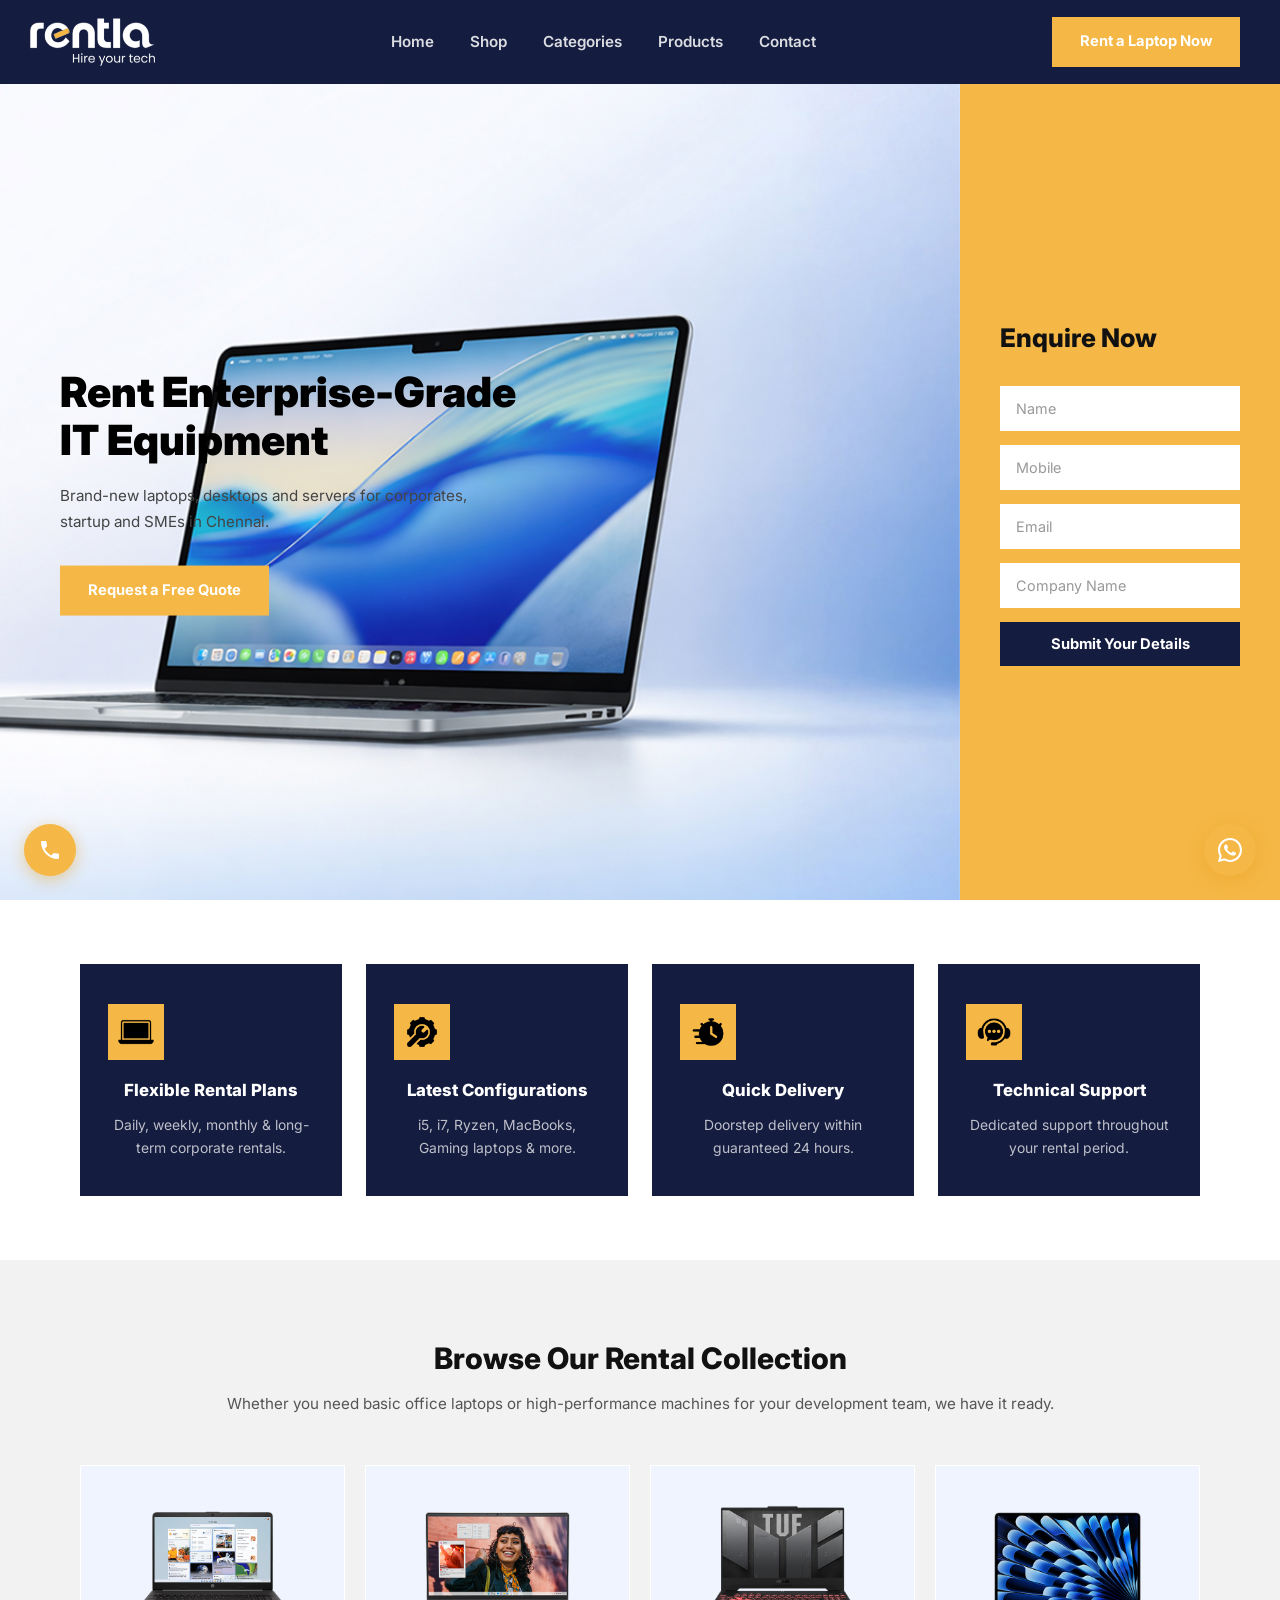
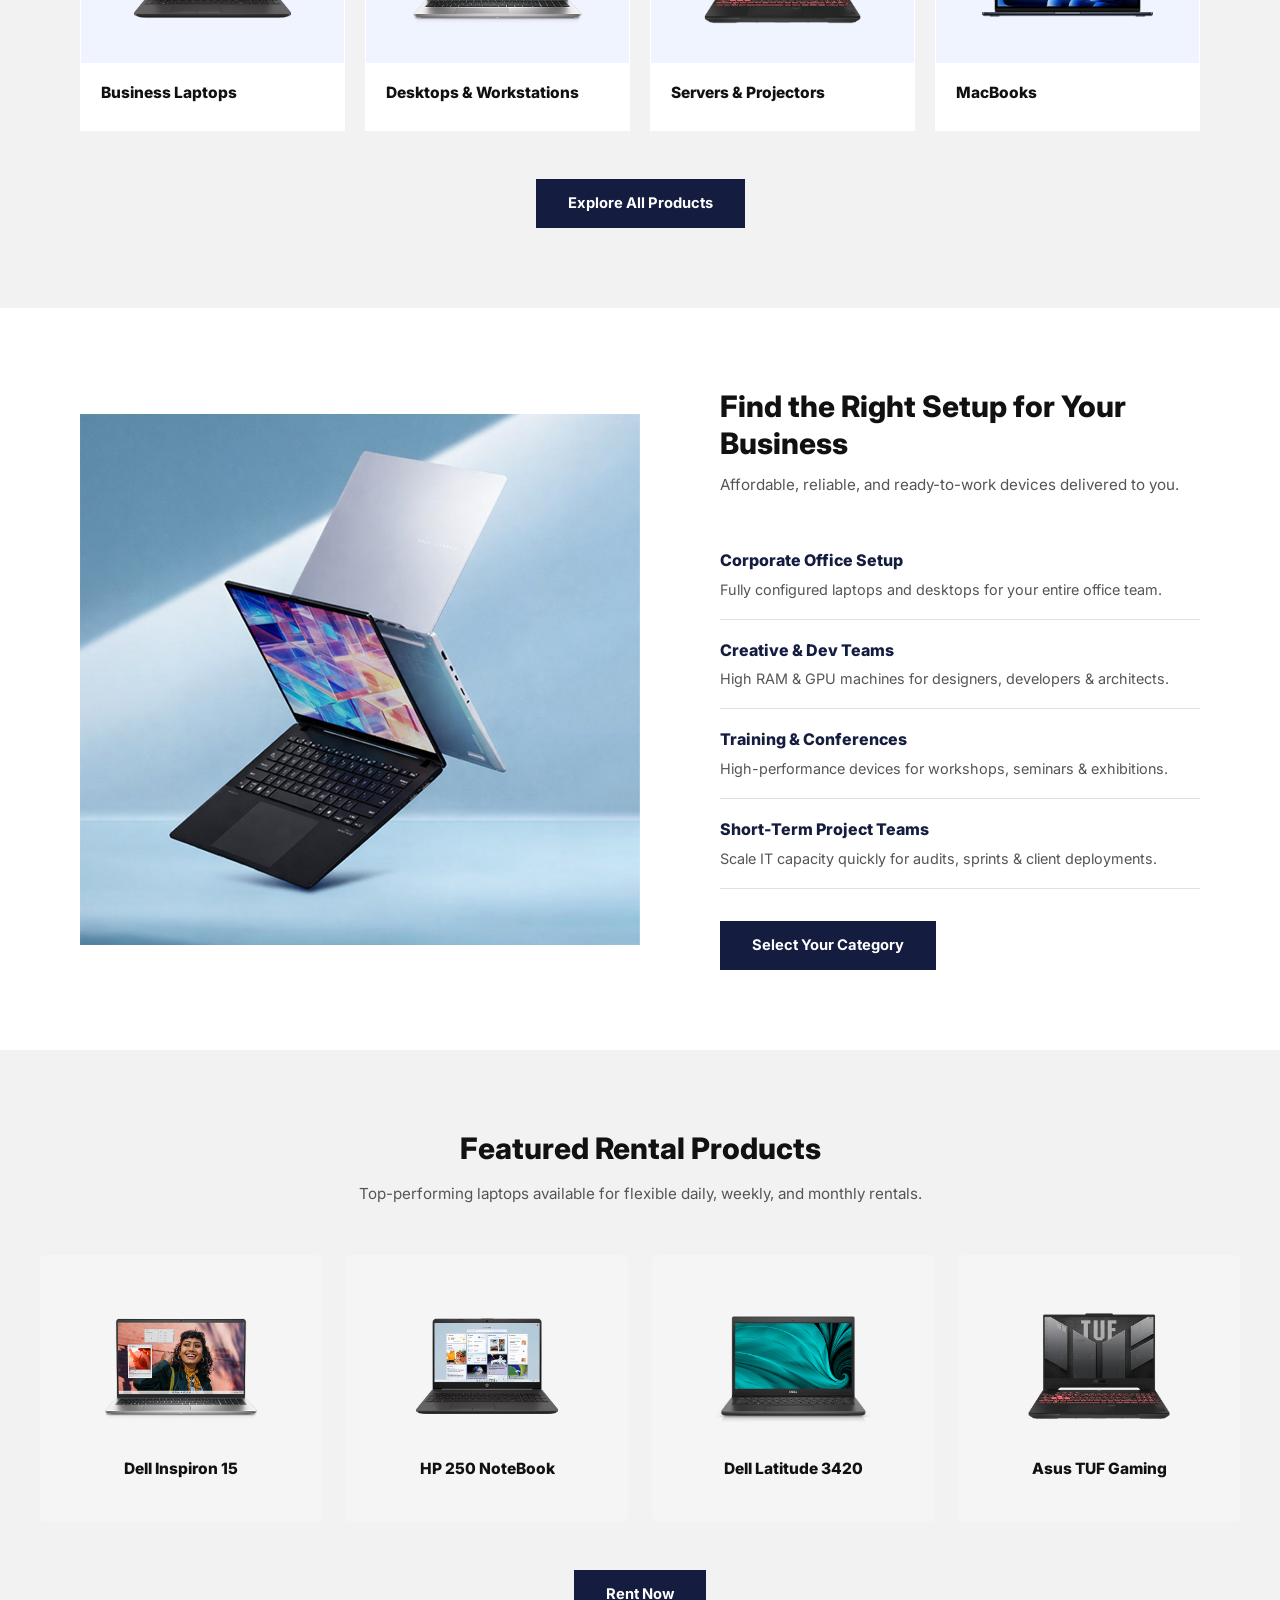
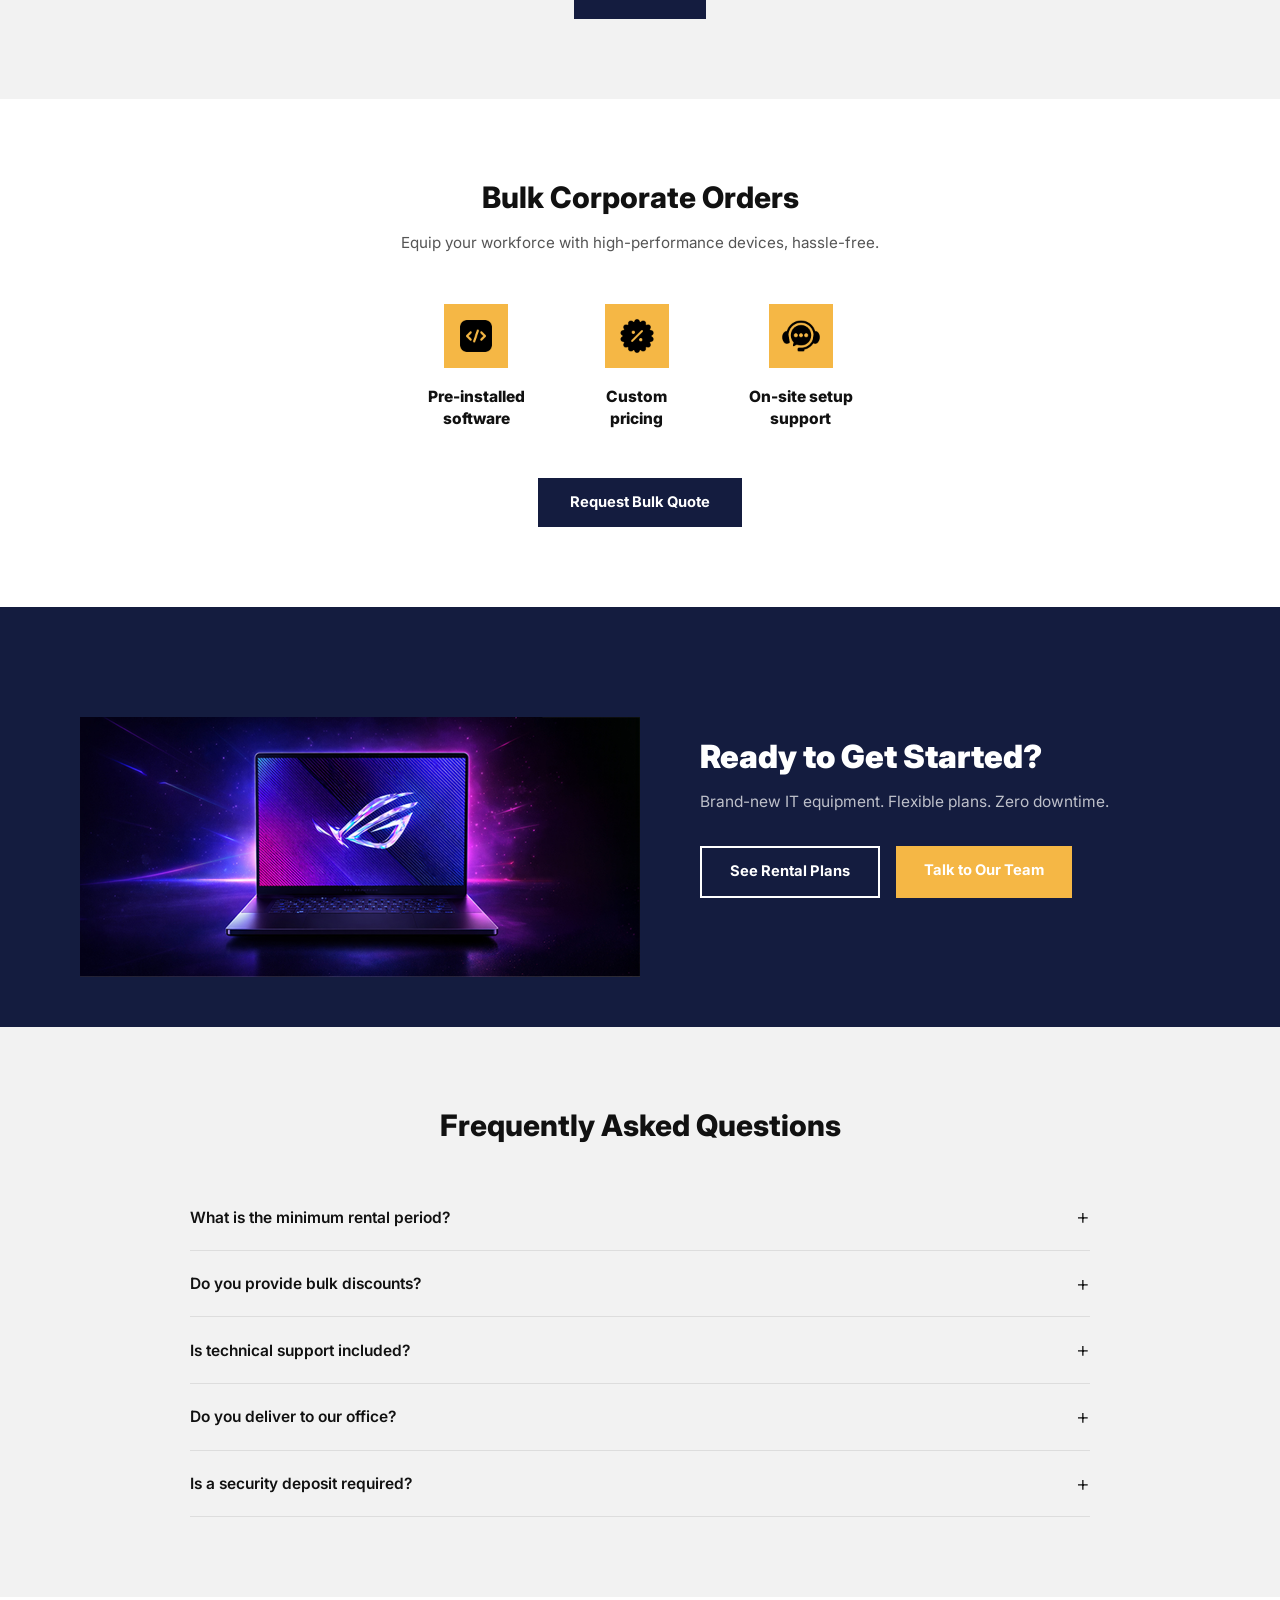
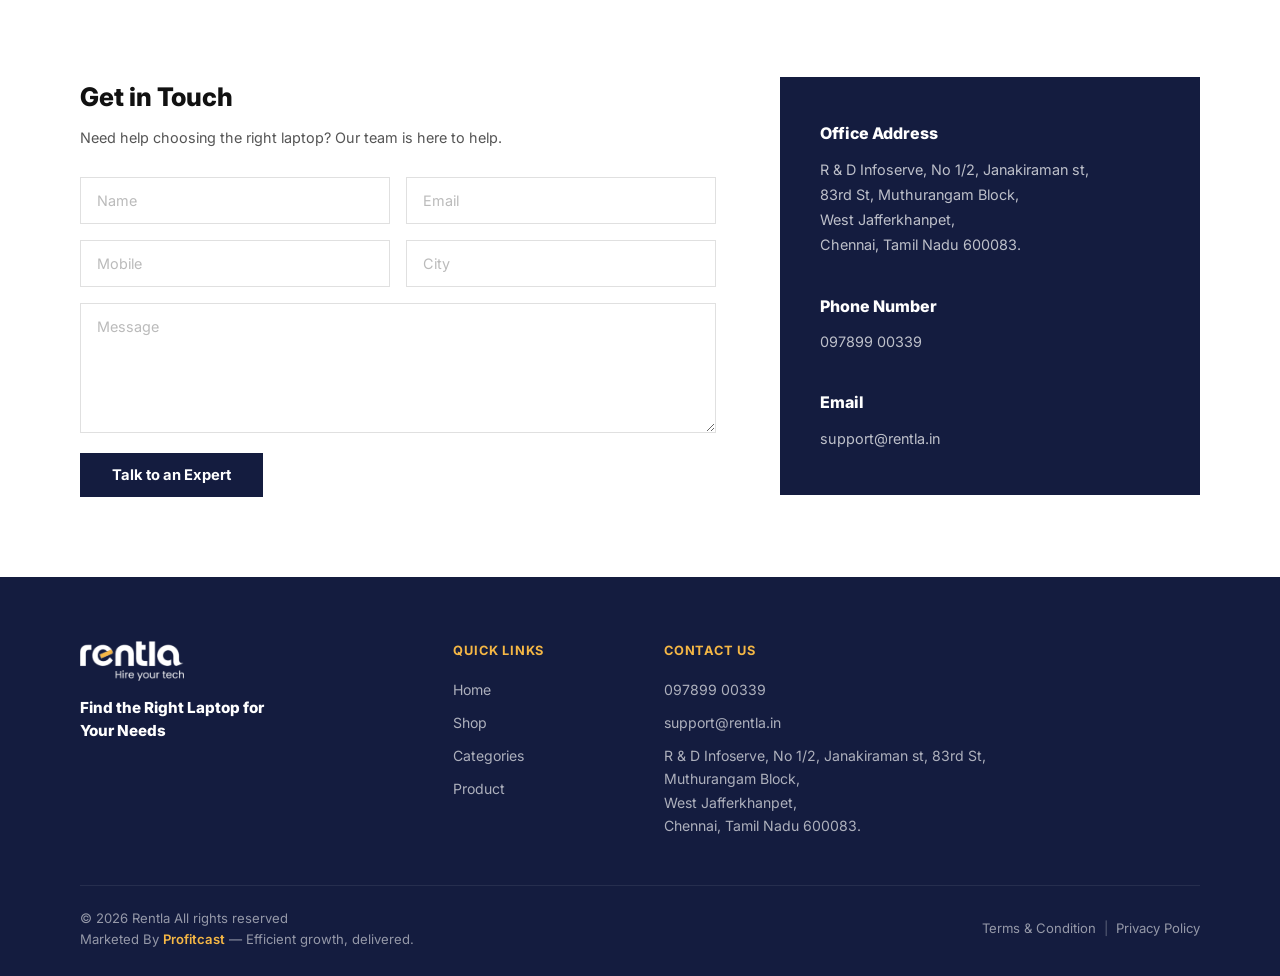
==== rentla_index.html @ 4dcc2924 "Initial commit: Rentla website with responsive design" ====
<!DOCTYPE html>
<html lang="en">
<head>
  <meta charset="UTF-8" />
  <meta name="viewport" content="width=device-width, initial-scale=1.0" />
  <title>Rentla — Hire Your Tech</title>
  <link rel="stylesheet" href="rentla_style.css" />
  <link rel="preconnect" href="https://fonts.googleapis.com" />
  <link rel="preconnect" href="https://fonts.gstatic.com" crossorigin />
  <link href="https://fonts.googleapis.com/css2?family=Inter:wght@400;500;600;700;800;900&display=swap" rel="stylesheet" />
</head>
<body>

  <!-- ════════════════════════════════
       NAVBAR
  ════════════════════════════════ -->
  <header class="navbar" id="navbar">
    <div class="nav-inner">
      <a href="#home" class="nav-logo">
        <img src="assets/Logo.png" alt="Rentla" class="logo-img" onerror="this.style.display='none'" />
      
      </a>
      <nav class="nav-links">
        <a href="#home">Home</a>
        <a href="#shop">Shop</a>
        <a href="#categories">Categories</a>
        <a href="#products">Products</a>
        <a href="#contact">Contact</a>
      </nav>
      <a href="#contact" class="btn-yellow">Rent a Laptop Now</a>
      <button class="hamburger" id="hamburger"><span></span><span></span><span></span></button>
    </div>
    <div class="mobile-menu" id="mobileMenu">
      <a href="#home">Home</a>
      <a href="#shop">Shop</a>
      <a href="#categories">Categories</a>
      <a href="#products">Products</a>
      <a href="#contact">Contact</a>
    </div>
  </header>

  <!-- ════════════════════════════════
       SECTION 1 — HERO
  ════════════════════════════════ -->
  <section class="hero" id="home">
    <!-- Banner area with content -->
    <div class="hero-banner">
      <img src="assets/Section 1/Hero Banner 1.jpg" alt="Banner" class="hero-banner-img" />
      <div class="hero-text-block">
        <h1 class="hero-heading">Rent Enterprise-Grade IT Equipment</h1>
        <p class="hero-sub">Brand-new laptops, desktops and servers for corporates,<br> startup and SMEs in Chennai.</p>
        <a href="#contact" class="btn-yellow">Request a Free Quote</a>
      </div>
    </div>
    <!-- Form section -->
    <div class="hero-right">
      <div class="hero-form-section">
        <h2 class="form-title">Enquire Now</h2>
        <div class="enquire-form">
          <input type="text" placeholder="Name" class="ef-input" />
          <input type="tel" placeholder="Mobile" class="ef-input" />
          <input type="email" placeholder="Email" class="ef-input" />
          <input type="text" placeholder="Company Name" class="ef-input" />
          <button class="btn-navy btn-full hero-submit">Submit Your Details</button>
        </div>
      </div>
    </div>
  </section>

  <!-- ════════════════════════════════
       SECTION 2 — FEATURES (4 cards)
  ════════════════════════════════ -->
  <section class="features-section">
    <div class="features-inner">
      <div class="feature-card">
        <div class="feat-icon">
          <img src="assets/Section 2/Icon 1.png" alt="Flexible Rental Plans" />
        </div>
        <h3>Flexible Rental Plans</h3>
        <p>Daily, weekly, monthly &amp; long-term corporate rentals.</p>
      </div>
      <div class="feature-card">
        <div class="feat-icon">
          <img src="assets/Section 2/Icon 2.png" alt="Latest Configurations" />
        </div>
        <h3>Latest Configurations</h3>
        <p>i5, i7, Ryzen, MacBooks, Gaming laptops &amp; more.</p>
      </div>
      <div class="feature-card">
        <div class="feat-icon">
          <img src="assets/Section 2/Icon 3.png" alt="Quick Delivery" />
        </div>
        <h3>Quick Delivery</h3>
        <p>Doorstep delivery within guaranteed 24 hours.</p>
      </div>
      <div class="feature-card">
        <div class="feat-icon">
          <img src="assets/Section 2/Icon 4.png" alt="Technical Support" />
        </div>
        <h3>Technical Support</h3>
        <p>Dedicated support throughout your rental period.</p>
      </div>
    </div>
  </section>

  <!-- ════════════════════════════════
       SECTION 3 — BROWSE COLLECTION
  ════════════════════════════════ -->
  <section class="browse-section" id="shop">
    <div class="browse-inner">
      <h2 class="section-heading center">Browse Our Rental Collection</h2>
      <p class="section-sub center">Whether you need basic office laptops or high-performance machines for your development team, we have it ready.</p>
      <div class="browse-grid">
        <div class="browse-card">
            <div class="browse-img-wrap">
            <img src="assets/Section 3/Business Laptops.png" alt="Business Laptops" onerror="this.style.display='none'" />
          </div>
          <p class="browse-label">Business Laptops</p>
        </div>
        <div class="browse-card">
            <div class="browse-img-wrap">
            <img src="assets/Section 3/Student Budget Laptops.png" alt="Desktops & Workstations" onerror="this.style.display='none'" />
          </div>
          <p class="browse-label">Desktops &amp; Workstations</p>
        </div>
        <div class="browse-card">
            <div class="browse-img-wrap">
            <img src="assets/Section 3/Gaming Laptops.png" alt="Servers & Projectors" onerror="this.style.display='none'" />
          </div>
          <p class="browse-label">Servers &amp; Projectors</p>
        </div>
        <div class="browse-card">
            <div class="browse-img-wrap">
            <img src="assets/Section 3/Macbook.png" alt="MacBooks" onerror="this.style.display='none'" />
          </div>
          <p class="browse-label">MacBooks</p>
        </div>
      </div>
      <div class="section-cta-wrap">
        <a href="#shop" class="btn-navy">Explore All Products</a>
      </div>
    </div>
  </section>

  <!-- ════════════════════════════════
       SECTION 4 — FIND RIGHT LAPTOP
  ════════════════════════════════ -->
  <section class="find-section" id="categories">
    <div class="find-inner">
      <div class="find-image">
        <img src="assets/Section 4/Image.png" alt="Laptops" onerror="this.style.display='none'" />
        
      </div>
      <div class="find-content">
        <h2 class="section-heading">Find the Right Setup for Your Business</h2>
        <p class="section-sub">Affordable, reliable, and ready-to-work devices delivered to you.</p>
        <div class="find-list">
          <div class="find-item">
            <h4>Corporate Office Setup</h4>
            <p>Fully configured laptops and desktops for your entire office team.</p>
          </div>
          <div class="find-divider"></div>
          <div class="find-item">
            <h4>Creative &amp; Dev Teams</h4>
            <p>High RAM &amp; GPU machines for designers, developers &amp; architects.</p>
          </div>
          <div class="find-divider"></div>
          <div class="find-item">
            <h4>Training &amp; Conferences</h4>
            <p>High-performance devices for workshops, seminars &amp; exhibitions.</p>
          </div>
          <div class="find-divider"></div>
          <div class="find-item">
            <h4>Short-Term Project Teams</h4>
            <p>Scale IT capacity quickly for audits, sprints &amp; client deployments.</p>
          </div>
          <div class="find-divider"></div>
        </div>
        <a href="#contact" class="btn-navy" style="margin-top:32px;display:inline-block;">Select Your Category</a>
      </div>
    </div>
  </section>

  <!-- ════════════════════════════════
       SECTION 5 — FEATURED PRODUCTS
  ════════════════════════════════ -->
  <section class="products-section" id="products">
    <div class="products-inner">
      <h2 class="section-heading center">Featured Rental Products</h2>
      <p class="section-sub center">Top-performing laptops available for flexible daily, weekly, and monthly rentals.</p>
      <div class="products-grid">
            <div class="product-card">
              <div class="product-img-wrap">
            <img src="assets/Section 5/Lap 1.png" alt="Dell Inspiron 15" onerror="this.style.display='none'" />
              </div>
              <p class="product-label">Dell Inspiron 15</p>
            </div>
            <div class="product-card">
              <div class="product-img-wrap">
            <img src="assets/Section 5/Lap 2.png" alt="HP 250 NoteBook" onerror="this.style.display='none'" />
              </div>
              <p class="product-label">HP 250 NoteBook</p>
            </div>
            <div class="product-card">
              <div class="product-img-wrap">
            <img src="assets/Section 5/Lap 3.png" alt="Dell Latitude 3420" onerror="this.style.display='none'" />
              </div>
              <p class="product-label">Dell Latitude 3420</p>
            </div>
            <div class="product-card">
              <div class="product-img-wrap">
            <img src="assets/Section 5/Lap 4.png" alt="Asus TUF Gaming" onerror="this.style.display='none'" />
          </div>
          <p class="product-label">Asus TUF Gaming</p>
        </div>
      </div>
      <div class="section-cta-wrap">
        <a href="#contact" class="btn-navy">Rent Now</a>
      </div>
    </div>
  </section>

  <!-- ════════════════════════════════
       SECTION 6 — BULK CORPORATE
  ════════════════════════════════ -->
  <section class="bulk-section">
    <div class="bulk-inner">
      <h2 class="section-heading center">Bulk Corporate Orders</h2>
      <p class="section-sub center">Equip your workforce with high-performance devices, hassle-free.</p>
      <div class="bulk-grid">
        <div class="bulk-item">
          <div class="bulk-icon">
            <img src="assets/Section 6/Icon-1.png" alt="Pre-installed software" />
          </div>
          <p class="bulk-label">Pre-installed<br />software</p>
        </div>
        <div class="bulk-item">
          <div class="bulk-icon">
            <img src="assets/Section 6/Icon-2.png" alt="Custom pricing" />
          </div>
          <p class="bulk-label">Custom<br />pricing</p>
        </div>
        <div class="bulk-item">
          <div class="bulk-icon">
            <img src="assets/Section 6/Icon-3.png" alt="On-site setup support" />
          </div>
          <p class="bulk-label">On-site setup<br />support</p>
        </div>
      </div>
      <div class="section-cta-wrap">
        <a href="#contact" class="btn-navy">Request Bulk Quote</a>
      </div>
    </div>
  </section>

  <!-- ════════════════════════════════
       SECTION 7 — CTA BANNER
  ════════════════════════════════ -->
  <section class="cta-banner">
    <div class="cta-inner">
      <div class="cta-image">
        <img src="assets/Section 7/Image.jpg" alt="Gaming Laptop" onerror="this.style.display='none'" />
      </div>
      <div class="cta-content">
        <h2 class="cta-heading">Ready to Get Started?</h2>
        <p class="cta-sub">Brand-new IT equipment. Flexible plans. Zero downtime.</p>
        <div class="cta-btns">
          <a href="#contact" class="btn-outline-white">See Rental Plans</a>
          <a href="#contact" class="btn-yellow">Talk to Our Team</a>
        </div>
      </div>
    </div>
  </section>

  <!-- ════════════════════════════════
       SECTION 8 — FAQ
  ════════════════════════════════ -->
  <section class="faq-section" id="faq">
    <div class="faq-inner">
      <h2 class="section-heading center">Frequently Asked Questions</h2>
      <div class="faq-list">
        <div class="faq-item">
          <button class="faq-q" aria-expanded="false">
            <span>What is the minimum rental period?</span>
            <span class="faq-icon">+</span>
          </button>
          <div class="faq-ans">
            <p>Our minimum rental period is one day. We offer daily, weekly, monthly, and long-term plans built for corporate deployments — from temporary project requirements to full office infrastructure rollouts.</p>
          </div>
        </div>
        <div class="faq-item">
          <button class="faq-q" aria-expanded="false">
            <span>Do you provide bulk discounts?</span>
            <span class="faq-icon">+</span>
          </button>
          <div class="faq-ans">
            <p>Yes. We offer custom pricing for bulk corporate orders. Whether you need 5 devices or 500, our team prepares a tailored quote with dedicated account management and priority service support.</p>
          </div>
        </div>
        <div class="faq-item">
          <button class="faq-q" aria-expanded="false">
            <span>Is technical support included?</span>
            <span class="faq-icon">+</span>
          </button>
          <div class="faq-ans">
            <p>Yes. All rentals include free technical support for the full duration. Our team resolves most business-critical issues within 2–3 hours so your operations face zero unnecessary downtime.</p>
          </div>
        </div>
        <div class="faq-item">
          <button class="faq-q" aria-expanded="false">
            <span>Do you deliver to our office?</span>
            <span class="faq-icon">+</span>
          </button>
          <div class="faq-ans">
            <p>Yes. We guarantee office delivery within 24 hours across Chennai, including OMR, Guindy, and Tambaram — within a 25 km radius. On-site setup support is available for large corporate orders.</p>
          </div>
        </div>
        <div class="faq-item">
          <button class="faq-q" aria-expanded="false">
            <span>Is a security deposit required?</span>
            <span class="faq-icon">+</span>
          </button>
          <div class="faq-ans">
            <p>A refundable security deposit applies to all rentals. The amount depends on equipment type and rental duration, and is fully refunded at the close of your rental agreement.</p>
          </div>
        </div>
      </div>
    </div>
  </section>

  <!-- ════════════════════════════════
       SECTION 9 — CONTACT
  ════════════════════════════════ -->
  <section class="contact-section" id="contact">
    <div class="contact-inner">
      <!-- Left: form -->
      <div class="contact-form-side">
        <h2 class="contact-heading">Get in Touch</h2>
        <p class="contact-sub">Need help choosing the right laptop? Our team is here to help.</p>
        <div class="contact-form-grid">
          <input type="text" placeholder="Name" class="ct-input" />
          <input type="email" placeholder="Email" class="ct-input" />
          <input type="tel" placeholder="Mobile" class="ct-input" />
          <input type="text" placeholder="City" class="ct-input" />
          <textarea placeholder="Message" class="ct-input ct-textarea" rows="5"></textarea>
        </div>
        <button class="btn-navy contact-submit">Talk to an Expert</button>
      </div>
      <!-- Right: info card -->
      <div class="contact-info-card">
        <div class="info-block">
          <h4>Office Address</h4>
          <p>R &amp; D Infoserve, No 1/2, Janakiraman st,<br />83rd St, Muthurangam Block,<br />West Jafferkhanpet,<br />Chennai, Tamil Nadu 600083.</p>
        </div>
        <div class="info-block">
          <h4>Phone Number</h4>
          <p>097899 00339</p>
        </div>
        <div class="info-block">
          <h4>Email</h4>
          <p>support@rentla.in</p>
        </div>
      </div>
    </div>
  </section>

  <!-- ════════════════════════════════
       FOOTER
  ════════════════════════════════ -->
  <footer class="footer">
    <div class="footer-inner">
      <div class="footer-brand">
        <img src="assets/Logo.png" alt="Rentla" class="footer-logo" onerror="this.style.display='none'" />
       
        <p class="footer-tagline">Find the Right Laptop for<br />Your Needs</p>
      </div>
      <div class="footer-col">
        <h4 class="footer-heading">Quick Links</h4>
        <a href="#home">Home</a>
        <a href="#shop">Shop</a>
        <a href="#categories">Categories</a>
        <a href="#products">Product</a>
      </div>
      <div class="footer-col">
        <h4 class="footer-heading">Contact Us</h4>
        <p>097899 00339</p>
        <p>support@rentla.in</p>
        <p>R &amp; D Infoserve, No 1/2, Janakiraman st, 83rd St, Muthurangam Block,<br />West Jafferkhanpet,<br />Chennai, Tamil Nadu 600083.</p>
      </div>
     
    </div>
    <div class="footer-bottom">
      <div>
        <p>© 2026 Rentla All rights reserved</p>
        <p>Marketed By <a href="https://www.profitcast.com" class="pc-link" target="_blank">Profitcast</a> — Efficient growth, delivered.</p>
      </div>
      <div class="footer-legal">
        <a href="#">Terms &amp; Condition</a>
        <span>|</span>
        <a href="#">Privacy Policy</a>
      </div>
    </div>
  </footer>

  <!-- FLOATING BUTTONS -->
  <a href="tel:+919789900339" class="float-wa float-left" aria-label="Call">
    <svg width="24" height="24" viewBox="0 0 24 24" fill="white"><path d="M6.62 10.79c1.44 2.83 3.76 5.14 6.59 6.59l2.2-2.2c.27-.27.67-.36 1.02-.24 1.12.37 2.33.57 3.57.57.55 0 1 .45 1 1V20c0 .55-.45 1-1 1-9.39 0-17-7.61-17-17 0-.55.45-1 1-1h3.5c.55 0 1 .45 1 1 0 1.25.2 2.45.57 3.57.11.35.03.74-.25 1.02l-2.2 2.2z"/></svg>
  </a>
  <a href="https://wa.me/919789900339" class="float-wa float-right" target="_blank" aria-label="WhatsApp">
    <svg width="24" height="24" viewBox="0 0 24 24" fill="white"><path d="M17.472 14.382c-.297-.149-1.758-.867-2.03-.967-.273-.099-.471-.148-.67.15-.197.297-.767.966-.94 1.164-.173.199-.347.223-.644.075-.297-.15-1.255-.463-2.39-1.475-.883-.788-1.48-1.761-1.653-2.059-.173-.297-.018-.458.13-.606.134-.133.298-.347.446-.52.149-.174.198-.298.298-.497.099-.198.05-.371-.025-.52-.075-.149-.669-1.612-.916-2.207-.242-.579-.487-.5-.669-.51-.173-.008-.371-.01-.57-.01-.198 0-.52.074-.792.372-.272.297-1.04 1.016-1.04 2.479 0 1.462 1.065 2.875 1.213 3.074.149.198 2.096 3.2 5.077 4.487.709.306 1.262.489 1.694.625.712.227 1.36.195 1.871.118.571-.085 1.758-.719 2.006-1.413.248-.694.248-1.289.173-1.413-.074-.124-.272-.198-.57-.347z"/><path d="M12 0C5.373 0 0 5.373 0 12c0 2.122.558 4.118 1.535 5.846L.057 23.429a.5.5 0 0 0 .514.571l5.701-1.496A11.94 11.94 0 0 0 12 24c6.627 0 12-5.373 12-12S18.627 0 12 0zm0 21.9a9.88 9.88 0 0 1-5.031-1.374l-.36-.214-3.733.979.996-3.648-.235-.374A9.865 9.865 0 0 1 2.1 12C2.1 6.534 6.534 2.1 12 2.1S21.9 6.534 21.9 12 17.466 21.9 12 21.9z"/></svg>
  </a>

  <script src="rentla_script.js"></script>
  <script>window.$zoho=window.$zoho || {};$zoho.salesiq=$zoho.salesiq||{ready:function(){}}</script><script id="zsiqscript" src="https://salesiq.zohopublic.in/widget?wc=siq452d824dff8b361546d7affd95828c3ce24833e0c19e27c3ea6c1179c3ddd22b" defer></script>
</body>
</html>
---- rentla_style.css ----
/* ══════════════════════════════════════════
   RENTLA — rentla_style.css
   Palette: Navy #141C3F | Yellow #F5B745 | Primary #FFFFFF | Secondary #F2F2F2
   Typography: Inter
   Sharp edges: border-radius: 0 everywhere
══════════════════════════════════════════ */

/* ── VARIABLES ── */
:root {
  --navy:       #141C3F;
  --navy-mid:   #1a2552;
  --navy-light: #202e65;
  --yellow:     #F5B745;
  --yellow-dark:#d99d2a;
  --primary:    #FFFFFF;
  --secondary:  #F2F2F2;
  --white:      #FFFFFF;
  --gray-bg:    #F2F2F2;
  --gray-light: #f7f7f7;
  --text:       #111111;
  --text-muted: #555555;
  --border:     #e0e0e0;
  --font:       'Inter', sans-serif;
  --max-w:      1360px;
  --sp-lg:      80px;
  --sp-md:      60px;
  --radius:     0;   /* Sharp edges everywhere */
}

/* ── RESET ── */
*, *::before, *::after { box-sizing: border-box; margin: 0; padding: 0; }
html { scroll-behavior: smooth; }
body { font-family: var(--font); color: var(--text); background: var(--white); line-height: 1.6; overflow-x: hidden; }
img { max-width: 100%; height: auto; display: block; }
a { text-decoration: none; color: inherit; }

/* ── SHARED ── */
.section-heading {
  font-size: 1.85rem;
  font-weight: 800;
  color: var(--text);
  margin-bottom: 14px;
  line-height: 1.25;
}
.section-heading.center { text-align: center; }
.section-sub {
  font-size: 0.95rem;
  color: var(--text-muted);
  line-height: 1.7;
  margin-bottom: 48px;
}
.section-sub.center { text-align: center; }
.section-cta-wrap { text-align: center; margin-top: 48px; }

/* ── BUTTONS — ALL SHARP ── */
.btn-yellow {
  display: inline-block;
  background: var(--yellow);
  color: var(--white);
  font-family: var(--font);
  font-size: 0.92rem;
  font-weight: 700;
  padding: 13px 28px;
  border: none;
  border-radius: var(--radius);
  cursor: pointer;
  transition: background 0.2s;
  white-space: nowrap;
}
.btn-yellow:hover { background: var(--yellow-dark); }

.btn-navy {
  display: inline-block;
  background: var(--navy);
  color: var(--white);
  font-family: var(--font);
  font-size: 0.92rem;
  font-weight: 700;
  padding: 13px 32px;
  border: none;
  border-radius: var(--radius);
  cursor: pointer;
  transition: background 0.2s;
  white-space: nowrap;
}
.btn-navy:hover { background: var(--navy-light); }

.btn-outline-white {
  display: inline-block;
  background: transparent;
  color: var(--white);
  font-family: var(--font);
  font-size: 0.92rem;
  font-weight: 700;
  padding: 12px 28px;
  border: 2px solid var(--white);
  border-radius: var(--radius);
  cursor: pointer;
  transition: all 0.2s;
  white-space: nowrap;
}
.btn-outline-white:hover { background: rgba(255,255,255,0.1); }

.btn-full { width: 100%; text-align: center; }

/* ══════════════════════════════════════════
   NAVBAR
══════════════════════════════════════════ */
.navbar {
  position: sticky;
  top: 0;
  z-index: 1000;
  background: var(--navy);
}
.nav-inner {
  max-width: var(--max-w);
  margin: 0 auto;
  padding: 0 40px;
  height: 84px;
  display: flex;
  align-items: center;
  gap: 48px;
}
.nav-logo { display: flex; align-items: flex-start; flex-direction: column; flex-shrink: 0; margin-left: -10px; }
.logo-img { height: 48px; width: auto; }
.logo-fallback { display: flex; flex-direction: column; line-height: 1; }
.logo-name {
  font-size: 1.6rem;
  font-weight: 900;
  font-style: italic;
  letter-spacing: -0.5px;
}
.logo-tag {
  font-size: 0.72rem;
  font-weight: 400;
  color: rgba(255,255,255,0.65);
  margin-top: 1px;
  letter-spacing: 0.2px;
}
.nav-links {
  display: flex;
  align-items: center;
  gap: 36px;
  flex: 1;
  justify-content: center;
}
.nav-links a {
  font-size: 0.95rem;
  font-weight: 600;
  color: rgba(255,255,255,0.85);
  transition: color 0.2s;
}
.nav-links a:hover { color: var(--white); }
.hamburger {
  display: none;
  flex-direction: column;
  gap: 5px;
  background: none;
  border: none;
  cursor: pointer;
  padding: 4px;
  margin-left: auto;
}
.hamburger span { display: block; width: 24px; height: 2px; background: var(--white); transition: all 0.3s; }
.mobile-menu {
  display: none;
  flex-direction: column;
  padding: 16px 40px 20px;
  border-top: 1px solid rgba(255,255,255,0.1);
  gap: 12px;
  background: var(--navy);
}
.mobile-menu.open { display: flex; }
.mobile-menu a { font-size: 0.95rem; font-weight: 600; color: rgba(255,255,255,0.85); padding: 6px 0; }

/* ══════════════════════════════════════════
   SECTION 1 — HERO
══════════════════════════════════════════ */
.hero {
  display: grid;
  grid-template-columns: 3fr 1fr;
  min-height: calc(100vh - 84px);
  position: relative;
}

/* Banner area with content */
.hero-banner {
  padding: 0;
  display: grid;
  grid-template-rows: 1fr;
  position: relative;
  min-height: calc(100vh - 84px);
  overflow: hidden;
  width: 100%;
}
.hero-banner-img {
  width: 100%;
  height: 100%;
  min-height: calc(100vh - 84px);
  object-fit: cover;
  object-position:right center;
  display: block;
  grid-row: 1;
  grid-column: 1;
}
.hero-text-block {
  max-width: 500px;
  position: absolute;
  top: 50%;
  left: 60px;
  transform: translateY(-50%);
  z-index: 2;
  padding: 0;
  grid-row: 1;
  grid-column: 1;
}
.hero-heading {
  font-size: 2.6rem;
  font-weight: 900;
  color: #000000;
  line-height: 1.15;
  margin-bottom: 18px;
}
.hero-sub {
  font-size: 0.95rem;
  color: #444444;
  line-height: 1.7;
  margin-bottom: 32px;
}

/* Right: yellow/amber form panel */
.hero-right {
  display: flex;
  flex-direction: column;
  justify-content: center;
  position: relative;
  min-height: calc(100vh - 84px);
  height: 100%;
  z-index: 10;
  overflow: hidden;
}
.hero-form-section {
  background: var(--yellow);
  padding: 56px 40px;
  display: flex;
  flex-direction: column;
  justify-content: center;
  position: relative;
  height: 100%;
  min-height: calc(100vh - 84px);
}
.form-title {
  font-size: 1.6rem;
  font-weight: 800;
  color: var(--text);
  margin-bottom: 28px;
}
.enquire-form { display: flex; flex-direction: column; gap: 14px; }
.ef-input {
  width: 100%;
  background: var(--white);
  border: none;
  border-radius: var(--radius);
  padding: 14px 16px;
  font-family: var(--font);
  font-size: 0.9rem;
  color: var(--text);
  outline: none;
  transition: box-shadow 0.2s;
}
.ef-input::placeholder { color: #999; }
.ef-input:focus { box-shadow: 0 0 0 2px var(--navy); }

/* ══════════════════════════════════════════
   SECTION 2 — FEATURES
══════════════════════════════════════════ */
.features-section { background: var(--primary); padding: 64px 80px; }
.features-inner {
  max-width: var(--max-w);
  margin: 0 auto;
  display: grid;
  grid-template-columns: repeat(4, 1fr);
  gap: 24px;
}
.feature-card {
  background: var(--navy);
  padding: 40px 28px 36px;
  display: flex;
  flex-direction: column;
  align-items: flex-start;
  gap: 20px;
  border-radius: var(--radius);
  transition: transform 0.2s;
}
.feature-card:hover { transform: translateY(-4px); }
.feat-icon {
  width: 56px;
  height: 56px;
  background: var(--yellow);
  border-radius: var(--radius);
  display: flex;
  align-items: center;
  justify-content: center;
  flex-shrink: 0;
}
.feat-icon img {
  width: 100%;
  height: 100%;
  object-fit: contain;
  display: block;
}
.feature-card h3 {
  font-size: 1.05rem;
  font-weight: 800;
  color: var(--white);
  line-height: 1.3;
}
.feature-card p {
  font-size: 0.87rem;
  color: rgba(255,255,255,0.72);
  line-height: 1.65;
  margin-top: -8px;
  text-align: center;
  width: 100%;
}
.feature-card h3 { text-align: center; width: 100%; }

/* ══════════════════════════════════════════
   SECTION 3 — BROWSE COLLECTION
══════════════════════════════════════════ */
.browse-section { background: var(--secondary); padding: var(--sp-lg) 80px; }
.browse-inner { max-width: var(--max-w); margin: 0 auto; }
.browse-grid {
  display: grid;
  grid-template-columns: repeat(4, 1fr);
  gap: 20px;
}
.browse-card {
  background: var(--white);
  border-radius: var(--radius);
  overflow: hidden;
  padding: 0 0 24px;
  border: 1.5px solid transparent;
  transition: border-color 0.2s, box-shadow 0.2s;
  cursor: pointer;
}
.browse-card:hover { border-color: var(--navy); box-shadow: 0 4px 16px rgba(0,0,0,0.08); }
.browse-card.active { border-color: var(--navy); }
.browse-img-wrap {
  position: relative;
  width: 100%;
  aspect-ratio: 4/3;
  background: #f0f4ff;
  display: flex;
  align-items: center;
  justify-content: center;
  overflow: hidden;
}
.browse-img-wrap img { width: 100%; max-width: 100%; height: auto; object-fit: contain; padding: 20px; }
.browse-label {
  font-size: 0.97rem;
  font-weight: 800;
  color: var(--text);
  padding: 18px 20px 0;
}
.browse-label.navy { color: var(--navy); }

/* ══════════════════════════════════════════
   SECTION 4 — FIND RIGHT LAPTOP
══════════════════════════════════════════ */
.find-section { background: var(--primary); padding: var(--sp-lg) 80px; }
.find-inner {
  max-width: var(--max-w);
  margin: 0 auto;
  display: grid;
  grid-template-columns: 560px 1fr;
  gap: 80px;
  align-items: center;
}
.find-image {
  position: relative;
  border-radius: var(--radius);
  overflow: hidden;
  min-height: 440px;
  background: #ddeaff;
  display: flex;
  align-items: center;
  justify-content: center;
}
.find-image img { width: 100%; max-width: 100%; height: auto; object-fit: cover; }
.find-content .section-heading { margin-bottom: 10px; }
.find-content .section-sub { margin-bottom: 32px; }
.find-list { margin-top: 28px; }
.find-item { padding: 18px 0; }
.find-item h4 {
  font-size: 1rem;
  font-weight: 800;
  color: var(--navy);
  margin-bottom: 4px;
}
.find-item p { font-size: 0.9rem; color: var(--text-muted); line-height: 1.6; }
.find-divider { height: 1px; background: var(--border); }

/* ══════════════════════════════════════════
   SECTION 5 — FEATURED PRODUCTS
══════════════════════════════════════════ */
.products-section {
  background: var(--secondary);
  padding: 80px 0;
}
.products-inner {
  max-width: var(--max-w);
  margin: 0 auto;
  padding: 0 40px;
}
.products-grid {
  display: grid;
  grid-template-columns: repeat(4, 1fr);
  gap: 24px;
  margin-bottom: 48px;
}
.product-card {
  background: #f5f5f5;
  border-radius: 6px;
  padding: 40px;
  display: flex;
  flex-direction: column;
  align-items: center;
  text-align: center;
  transition: transform 0.2s;
  cursor: pointer;
}
.product-card:hover { transform: translateY(-4px); }
.product-img-wrap {
  display: flex;
  align-items: center;
  justify-content: center;
  position: relative;
  margin-bottom: 20px;
  width: 100%;
}
.product-img-wrap img {
  max-width: 220px;
  width: 100%;
  height: auto;
  object-fit: contain;
  display: block;
}
.product-label {
  font-size: 0.97rem;
  font-weight: 800;
  color: var(--text);
  text-align: center;
  margin: 0;
}

/* ══════════════════════════════════════════
   SECTION 6 — BULK CORPORATE
══════════════════════════════════════════ */
.bulk-section { background: var(--primary); padding: var(--sp-lg) 80px; }
.bulk-inner { max-width: var(--max-w); margin: 0 auto; }
.bulk-grid {
  display: flex;
  justify-content: center;
  gap: 80px;
  margin-top: 16px;
}
.bulk-item { display: flex; flex-direction: column; align-items: center; gap: 18px; max-width: 200px; }
.bulk-icon {
  width: 64px;
  height: 64px;
  background: var(--yellow);
  border-radius: var(--radius);
  display: flex;
  align-items: center;
  justify-content: center;
  flex-shrink: 0;
}
.bulk-icon img {
  width: 100%;
  height: 100%;
  object-fit: contain;
  display: block;
}
.bulk-label {
  font-size: 0.97rem;
  font-weight: 800;
  color: var(--text);
  text-align: center;
  line-height: 1.4;
}

/* ══════════════════════════════════════════
   SECTION 7 — CTA BANNER
══════════════════════════════════════════ */
.cta-banner { background: var(--navy); }
.cta-inner {
  max-width: var(--max-w);
  margin: 0 auto;
  padding: 0 80px;
  display: grid;
  grid-template-columns: 560px 1fr;
  gap: 60px;
  align-items: center;
  min-height: 420px;
}
.cta-image {
  position: relative;
  min-height: 320px;
  display: flex;
  align-items: flex-end;
  justify-content: center;
}
.cta-image img { max-width: 100%; max-height: 380px; height: auto; object-fit: contain; }
.cta-content { padding: 60px 0; }
.cta-heading {
  font-size: 2rem;
  font-weight: 900;
  color: var(--white);
  margin-bottom: 12px;
  line-height: 1.25;
}
.cta-sub {
  font-size: 0.97rem;
  color: rgba(255,255,255,0.72);
  line-height: 1.65;
  margin-bottom: 32px;
}
.cta-btns { display: flex; gap: 16px; flex-wrap: wrap; }

/* ══════════════════════════════════════════
   SECTION 8 — FAQ
══════════════════════════════════════════ */
.faq-section { background: var(--secondary); padding: var(--sp-lg) 80px; }
.faq-inner { max-width: var(--max-w); margin: 0 auto; }
.faq-list { max-width: 900px; margin: 0 auto; margin-top: 40px; }
.faq-item { border-bottom: 1px solid #ddd; }
.faq-q {
  width: 100%;
  background: none;
  border: none;
  display: flex;
  align-items: center;
  justify-content: space-between;
  padding: 22px 0;
  cursor: pointer;
  font-family: var(--font);
  font-size: 0.97rem;
  font-weight: 600;
  color: var(--text);
  text-align: left;
  gap: 24px;
  transition: color 0.2s;
}
.faq-q:hover { color: var(--navy); }
.faq-icon {
  font-size: 1.35rem;
  font-weight: 300;
  color: var(--text);
  flex-shrink: 0;
  line-height: 1;
  transition: transform 0.25s;
}
.faq-q[aria-expanded="true"] .faq-icon { transform: rotate(45deg); }
.faq-ans {
  max-height: 0;
  overflow: hidden;
  transition: max-height 0.35s ease, padding 0.25s;
}
.faq-ans.open { max-height: 300px; padding-bottom: 20px; }
.faq-ans p { font-size: 0.92rem; color: var(--text-muted); line-height: 1.75; }

/* ══════════════════════════════════════════
   SECTION 9 — CONTACT
══════════════════════════════════════════ */
.contact-section { background: var(--primary); padding: var(--sp-lg) 80px; }
.contact-inner {
  max-width: var(--max-w);
  margin: 0 auto;
  display: grid;
  grid-template-columns: 1fr 420px;
  gap: 64px;
  align-items: start;
}
.contact-heading {
  font-size: 1.6rem;
  font-weight: 800;
  color: var(--text);
  margin-bottom: 8px;
}
.contact-sub { font-size: 0.9rem; color: var(--text-muted); margin-bottom: 28px; }
.contact-form-grid {
  display: grid;
  grid-template-columns: 1fr 1fr;
  gap: 16px;
  margin-bottom: 16px;
}
.ct-input {
  width: 100%;
  background: var(--white);
  border: 1.5px solid var(--border);
  border-radius: var(--radius);
  padding: 14px 16px;
  font-family: var(--font);
  font-size: 0.9rem;
  color: var(--text);
  outline: none;
  transition: border-color 0.2s;
}
.ct-input:focus { border-color: var(--navy); }
.ct-input::placeholder { color: #bbb; }
.ct-textarea { grid-column: 1 / -1; resize: vertical; min-height: 130px; }
.contact-submit { margin-top: 4px; }
/* Info card */
.contact-info-card {
  background: var(--navy);
  padding: 44px 40px;
  border-radius: var(--radius);
  display: flex;
  flex-direction: column;
  gap: 36px;
}
.info-block h4 {
  font-size: 1rem;
  font-weight: 800;
  color: var(--white);
  margin-bottom: 10px;
}
.info-block p {
  font-size: 0.9rem;
  color: rgba(255,255,255,0.72);
  line-height: 1.75;
}

/* ══════════════════════════════════════════
   FOOTER
══════════════════════════════════════════ */
.footer { background: var(--navy); padding: 64px 80px 0; }
.footer-inner {
  max-width: var(--max-w);
  margin: 0 auto;
  display: grid;
  grid-template-columns: 2fr 1fr 2fr 1fr;
  gap: 48px;
  padding-bottom: 48px;
  border-bottom: 1px solid rgba(255,255,255,0.08);
}
.footer-logo { height: 40px; width: auto; margin-bottom: 10px; }
.footer-logo-fallback { display: flex; flex-direction: column; line-height: 1; margin-bottom: 10px; }
.footer-logo-name {
  font-size: 1.5rem;
  font-weight: 900;
  font-style: italic;
  color: var(--white);
  letter-spacing: -0.5px;
}
.footer-logo-tag {
  font-size: 0.7rem;
  font-weight: 400;
  color: rgba(255,255,255,0.55);
  margin-top: 1px;
}
.footer-tagline {
  font-size: 0.95rem;
  font-weight: 800;
  color: var(--white);
  line-height: 1.5;
  margin-top: 16px;
}
.footer-col { display: flex; flex-direction: column; gap: 10px; }
.footer-heading {
  font-size: 0.8rem;
  font-weight: 700;
  color: var(--yellow);
  letter-spacing: 0.8px;
  text-transform: uppercase;
  margin-bottom: 6px;
}
.footer-col a, .footer-col p {
  font-size: 0.88rem;
  color: rgba(255,255,255,0.65);
  line-height: 1.65;
  transition: color 0.2s;
}
.footer-col a:hover { color: var(--white); }
.footer-bottom {
  max-width: var(--max-w);
  margin: 0 auto;
  padding: 22px 0 26px;
  display: flex;
  align-items: center;
  justify-content: space-between;
  gap: 20px;
  flex-wrap: wrap;
}
.footer-bottom p { font-size: 0.82rem; color: rgba(255,255,255,0.55); }
.pc-link { color: var(--yellow); font-weight: 600; }
.footer-legal {
  display: flex;
  gap: 8px;
  align-items: center;
  font-size: 0.82rem;
  color: rgba(255,255,255,0.55);
}
.footer-legal a:hover { color: var(--white); }
.footer-legal span { color: rgba(255,255,255,0.3); }

/* ══════════════════════════════════════════
   FLOATING BUTTONS
══════════════════════════════════════════ */
.float-wa {
  position: fixed;
  bottom: 24px;
  width: 52px;
  height: 52px;
  background: var(--yellow);
  border-radius: 50%;
  display: flex;
  align-items: center;
  justify-content: center;
  box-shadow: 0 4px 16px rgba(232,160,32,0.45);
  z-index: 999;
  transition: transform 0.2s, box-shadow 0.2s;
}
.float-wa:hover { transform: scale(1.08); box-shadow: 0 6px 24px rgba(232,160,32,0.55); }
.float-left { left: 24px; }
.float-right { right: 24px; }

/* ══════════════════════════════════════════
   RESPONSIVE
══════════════════════════════════════════ */
@media (max-width: 1200px) {
  .features-inner { grid-template-columns: repeat(2, 1fr); }
  .browse-grid { grid-template-columns: repeat(2, 1fr); }
  .find-inner { grid-template-columns: 1fr 1fr; gap: 48px; }
  .cta-inner { grid-template-columns: 1fr 1fr; padding: 0 48px; }
  .footer-inner { grid-template-columns: 1fr 1fr; gap: 32px; }
  .products-grid { grid-template-columns: repeat(2, 1fr); }
}

/* Tablet View (≤1024px) */
@media (max-width: 1024px) {
  .hero-heading { font-size: 2.2rem; }
  .hero-sub { font-size: 0.9rem; }
  .hero-banner-img { object-fit: cover; }
  .hero-form-section { padding: 48px 32px; }
}

/* Mobile View (≤768px) */
@media (max-width: 768px) {
  /* Header - Mobile Layout */
  .nav-inner {
    padding: 0 20px;
    justify-content: center;
    gap: 0;
    position: relative;
  }
  .nav-logo {
    margin-left: auto;
    margin-right: auto;
    position: absolute;
    left: 50%;
    transform: translateX(-50%);
  }
  .nav-links,
  .nav-inner > .btn-yellow {
    display: none;
  }
  .hamburger {
    display: flex;
    margin-left: auto;
    position: relative;
    z-index: 10;
  }

  /* Hero Section - Mobile Stacking */
  .hero {
    grid-template-columns: 1fr;
    min-height: auto;
    display: flex;
    flex-direction: column;
  }
  .hero-banner {
    padding: 40px 20px 0;
    min-height: auto;
    order: 1;
    position: relative;
    display: flex;
    flex-direction: column;
    background: none;
  }
  .hero-text-block {
    position: relative;
    top: auto;
    left: auto;
    transform: none;
    max-width: 100%;
    order: 1;
    margin-bottom: 24px;
    padding: 0;
  }
  .hero-heading {
    font-size: 1.8rem;
    margin-bottom: 16px;
    order: 1;
  }
  .hero-sub {
    font-size: 0.9rem;
    margin-bottom: 24px;
    order: 2;
  }
  .hero-text-block .btn-yellow {
    order: 3;
    display: inline-block;
    width: auto;
    margin-bottom: 32px;
  }
  .hero-banner-img {
    order: 4;
    width: 100%;
    height: auto;
    min-height: auto;
    max-height: 400px;
    object-fit: contain;
    object-position: center;
    margin: 0 auto 32px;
    padding: 0 20px;
  }
  .hero-right {
    min-height: auto;
    order: 5;
    position: relative;
    width: 100%;
  }
  .hero-form-section {
    padding: 40px 20px;
    min-height: auto;
    height: auto;
  }

  /* Other Sections */
  .features-section { padding: 48px 20px; }
  .browse-section,
  .find-section,
  .bulk-section,
  .faq-section,
  .contact-section {
    padding: 48px 20px;
  }
  .products-section { padding: 60px 0; }
  .products-inner { padding: 0 20px; }
  .products-grid { grid-template-columns: 1fr; gap: 20px; }
  .find-inner { grid-template-columns: 1fr; }
  .contact-inner { grid-template-columns: 1fr; }
  .cta-inner { grid-template-columns: 1fr; padding: 40px 20px; }
  .cta-image { min-height: 200px; }
  .footer { padding: 40px 20px 0; }
  .footer-inner { grid-template-columns: 1fr; }
  .bulk-grid { flex-direction: column; align-items: center; gap: 40px; }
  .browse-grid { grid-template-columns: 1fr 1fr; }
  .features-inner { grid-template-columns: 1fr; }
  .contact-form-grid { grid-template-columns: 1fr; }
  .footer-bottom { flex-direction: column; align-items: flex-start; }
  .cta-btns { flex-direction: column; }
  .product-card { padding: 30px 20px; }
}

/* Small Mobile (≤600px) */
@media (max-width: 600px) {
  .hero-heading { font-size: 1.6rem; }
  .hero-sub { font-size: 0.85rem; }
  .browse-grid { grid-template-columns: 1fr 1fr; }
}

/* ═══════════════════════════════════════════
   THANK YOU PAGE
═══════════════════════════════════════════ */
.thankyou-section {
  min-height: calc(100vh - 84px);
  display: flex;
  align-items: center;
  justify-content: center;
  background: var(--white);
  padding: 60px 20px;
}

.thankyou-inner {
  max-width: var(--max-w);
  width: 100%;
  margin: 0 auto;
}

.thankyou-content {
  display: grid;
  grid-template-columns: 1fr 1fr;
  gap: 80px;
  align-items: center;
}

.thankyou-text {
  max-width: 600px;
}

.thankyou-heading {
  font-size: 2.8rem;
  font-weight: 900;
  color: var(--text);
  line-height: 1.2;
  margin-bottom: 24px;
}

.thankyou-message {
  font-size: 1.05rem;
  color: var(--text-muted);
  line-height: 1.7;
  margin-bottom: 40px;
}

.thankyou-btn {
  display: inline-block;
  padding: 16px 40px;
  font-size: 1rem;
  font-weight: 700;
  background: var(--navy);
  color: var(--white);
  border: none;
  cursor: pointer;
  transition: background 0.3s;
}

.thankyou-btn:hover {
  background: var(--navy-mid);
}

.thankyou-illustration {
  display: flex;
  align-items: center;
  justify-content: center;
}

.thankyou-illustration svg {
  max-width: 100%;
  height: auto;
}

/* Responsive Thank You Page */
@media (max-width: 900px) {
  .thankyou-content {
    grid-template-columns: 1fr;
    gap: 60px;
    text-align: center;
  }
  
  .thankyou-heading {
    font-size: 2.2rem;
  }
  
  .thankyou-text {
    max-width: 100%;
  }
  
  .thankyou-illustration {
    order: -1;
  }
  
  .thankyou-illustration svg {
    max-width: 250px;
  }
}

@media (max-width: 600px) {
  .thankyou-heading {
    font-size: 1.8rem;
  }
  
  .thankyou-message {
    font-size: 0.95rem;
  }
  
  .thankyou-illustration svg {
    max-width: 200px;
  }
}
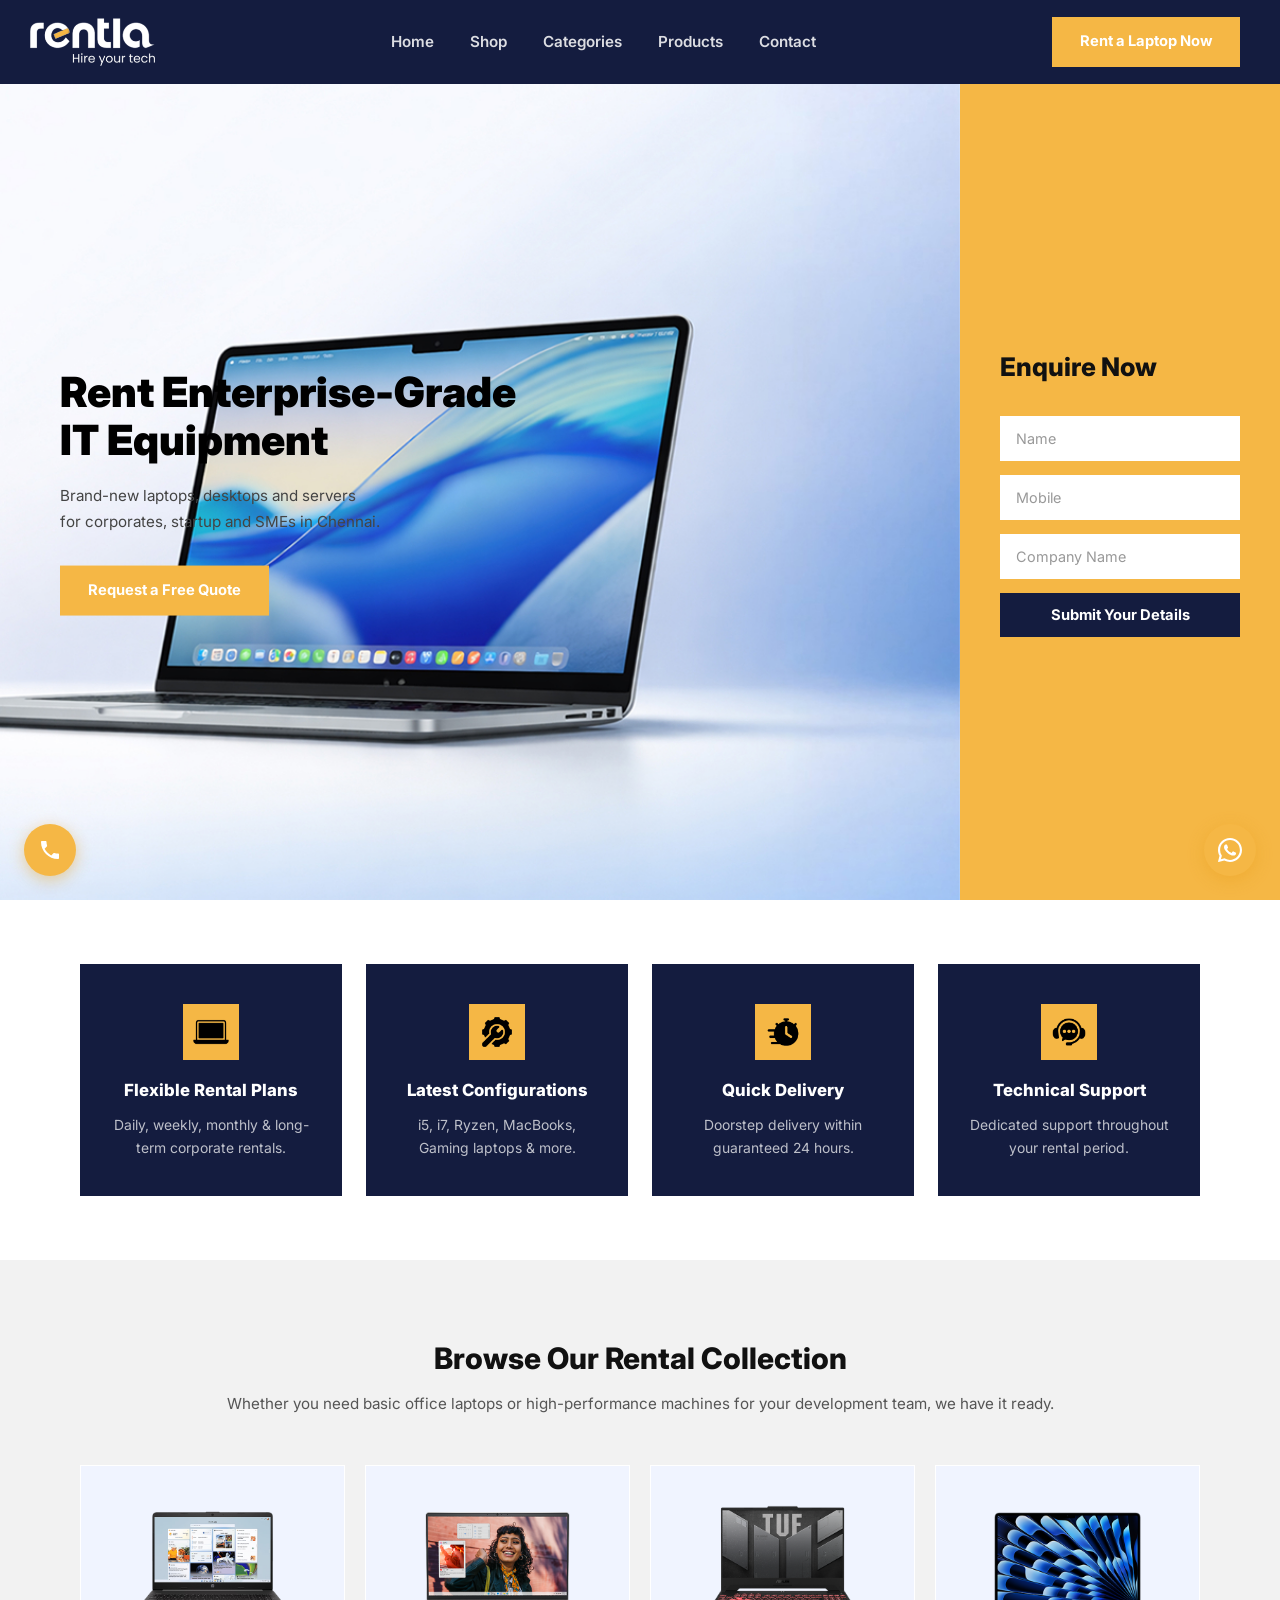
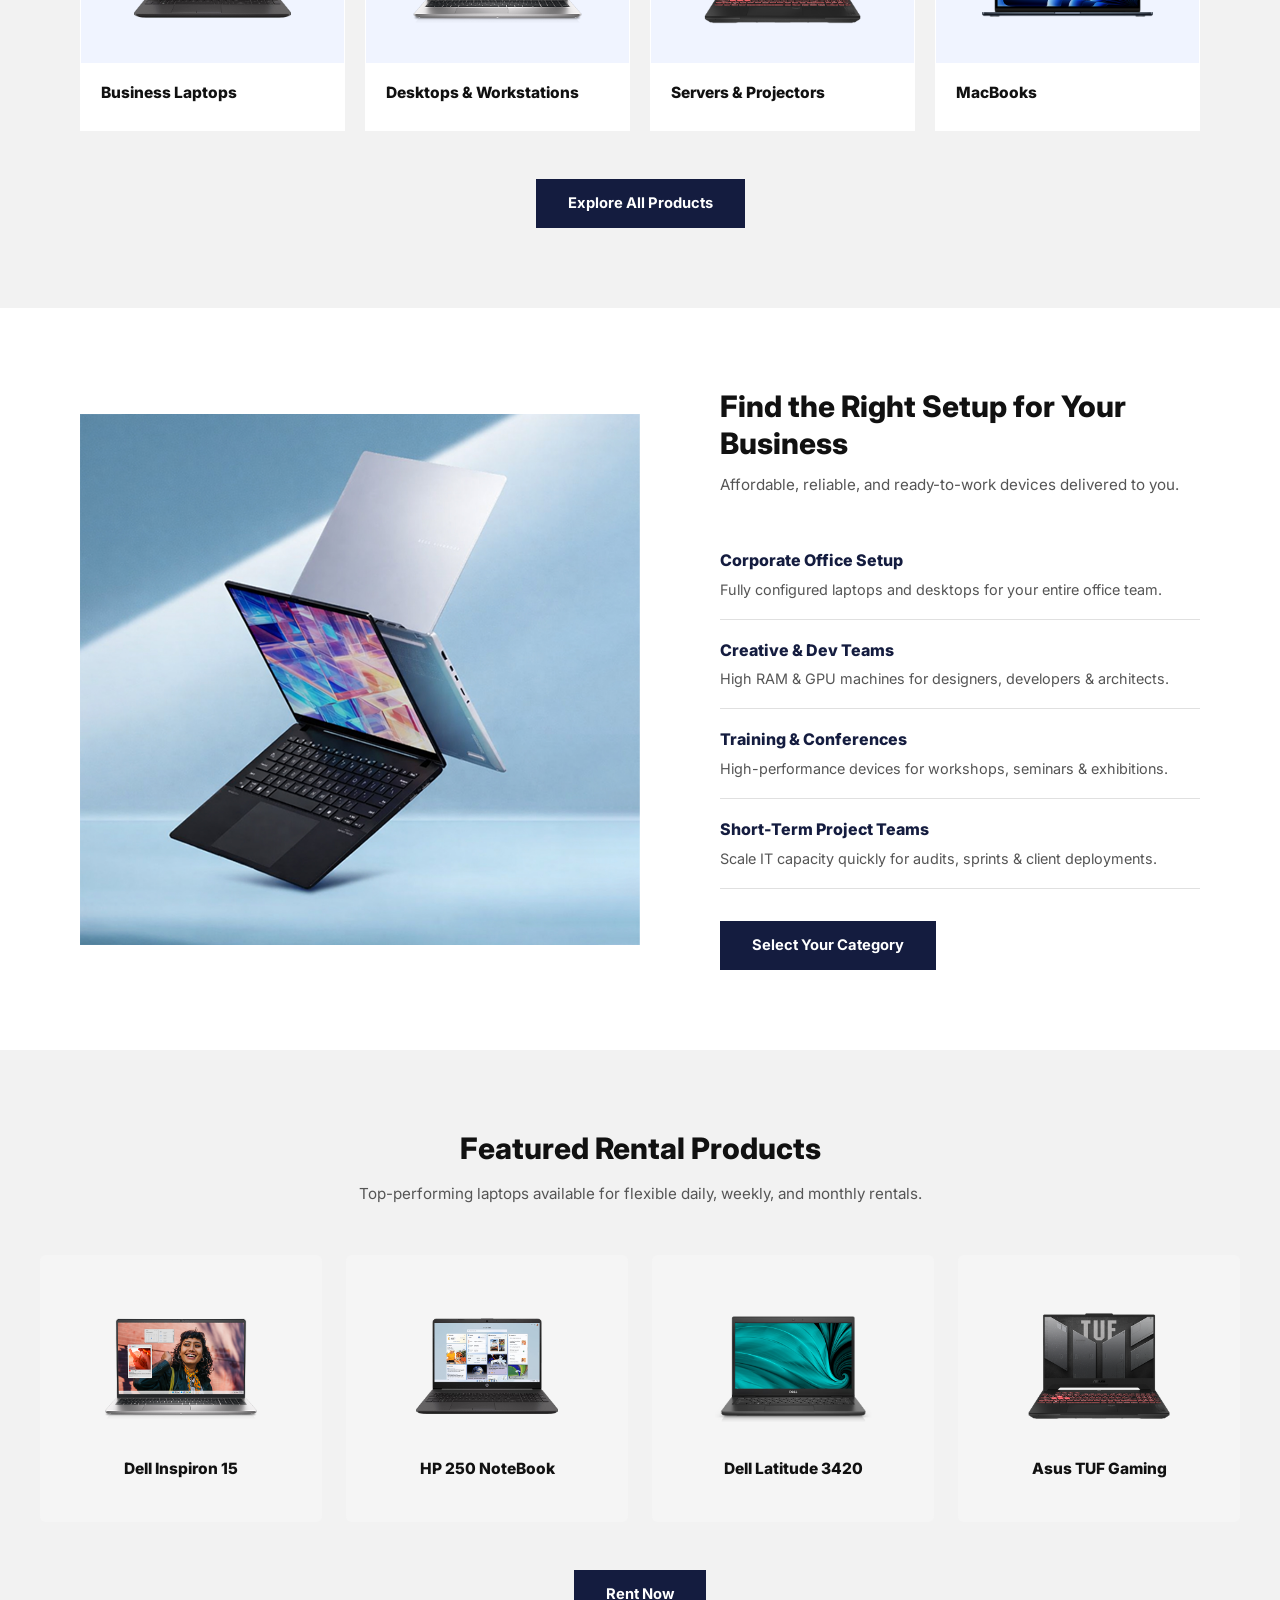
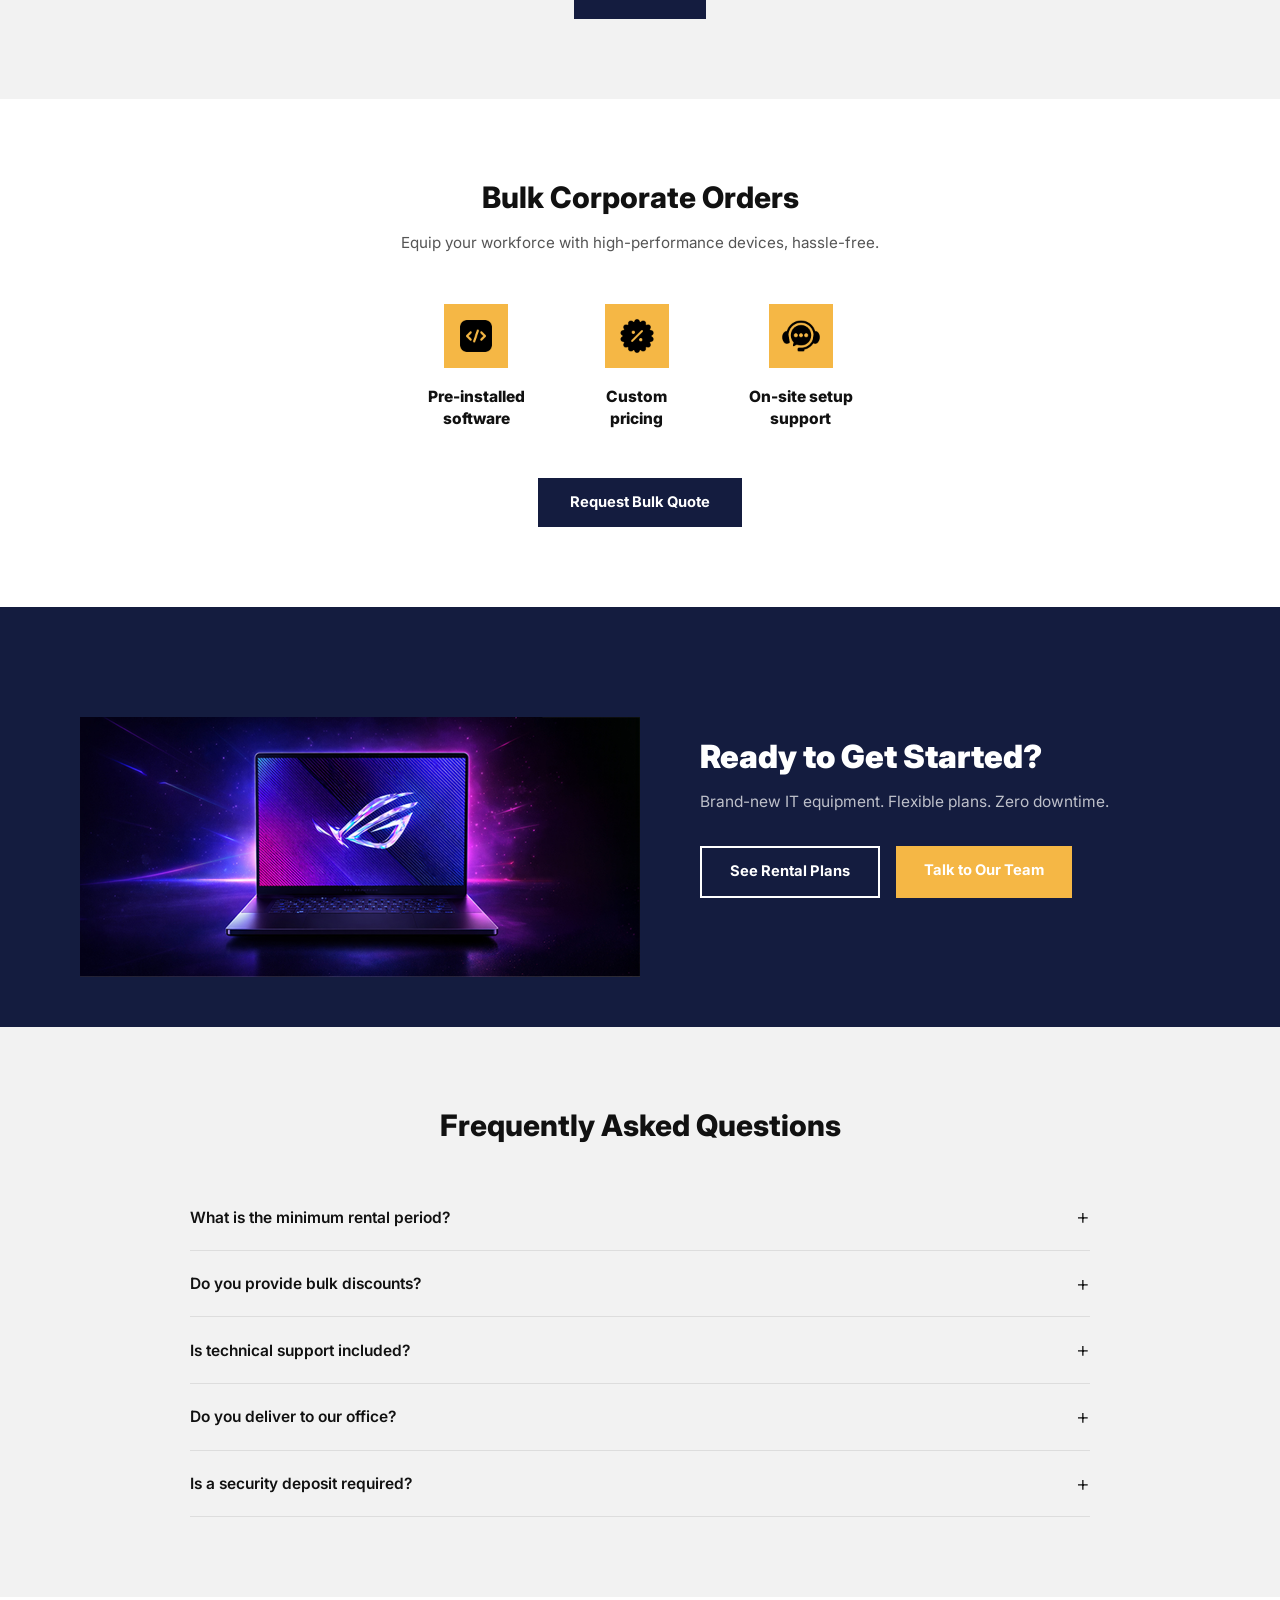
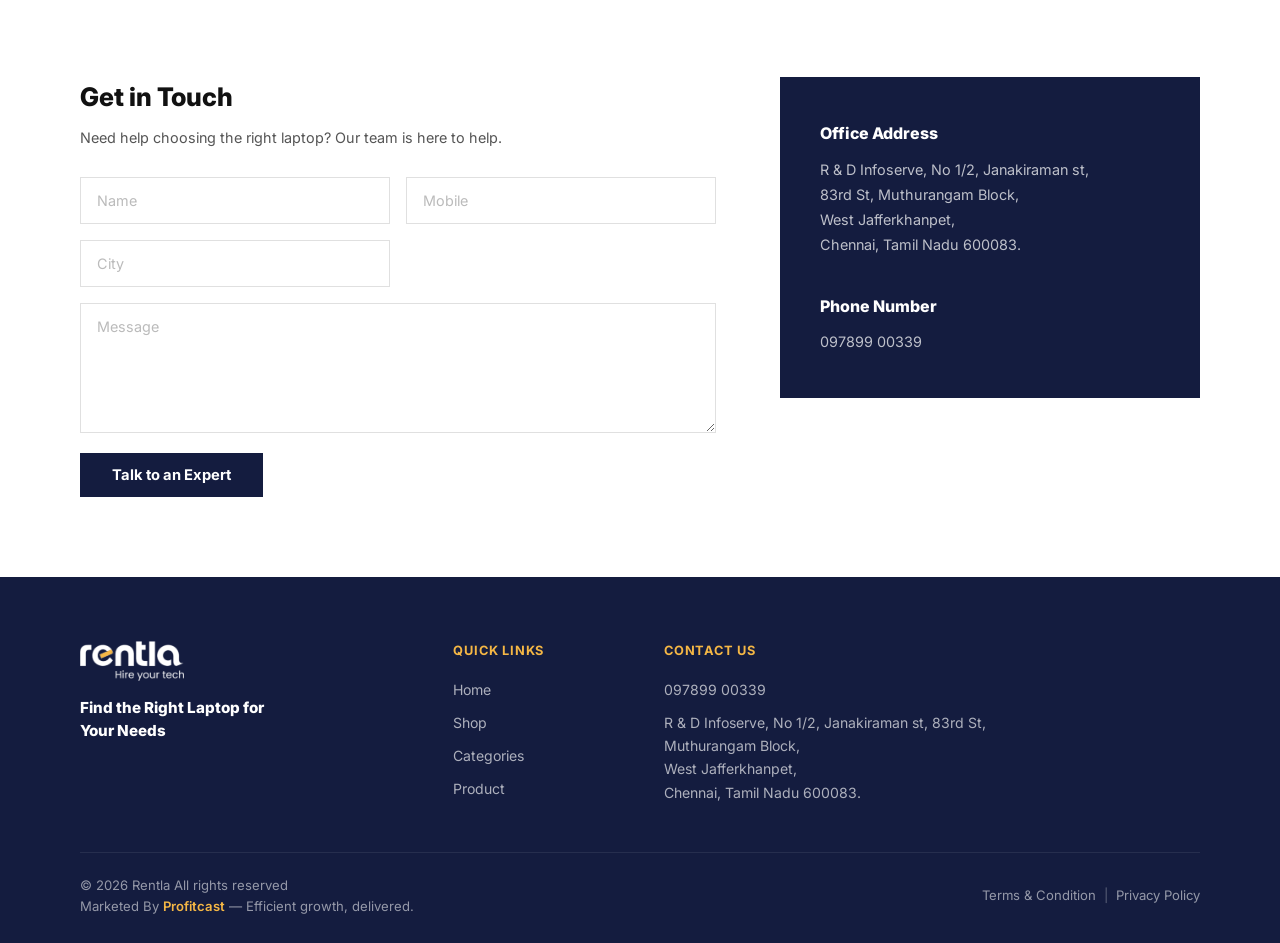
==== commit 837e932a: "Remove email fields and update mobile responsive design" ====
--- a/rentla_index.html
+++ b/rentla_index.html
@@ -48,7 +48,7 @@
       <img src="assets/Section 1/Hero Banner 1.jpg" alt="Banner" class="hero-banner-img" />
       <div class="hero-text-block">
         <h1 class="hero-heading">Rent Enterprise-Grade IT Equipment</h1>
-        <p class="hero-sub">Brand-new laptops, desktops and servers for corporates,<br> startup and SMEs in Chennai.</p>
+        <p class="hero-sub">Brand-new laptops, desktops and servers<br> for corporates, startup and SMEs in Chennai.</p>
         <a href="#contact" class="btn-yellow">Request a Free Quote</a>
       </div>
     </div>
@@ -59,7 +59,6 @@
         <div class="enquire-form">
           <input type="text" placeholder="Name" class="ef-input" />
           <input type="tel" placeholder="Mobile" class="ef-input" />
-          <input type="email" placeholder="Email" class="ef-input" />
           <input type="text" placeholder="Company Name" class="ef-input" />
           <button class="btn-navy btn-full hero-submit">Submit Your Details</button>
         </div>
@@ -339,7 +338,6 @@
         <p class="contact-sub">Need help choosing the right laptop? Our team is here to help.</p>
         <div class="contact-form-grid">
           <input type="text" placeholder="Name" class="ct-input" />
-          <input type="email" placeholder="Email" class="ct-input" />
           <input type="tel" placeholder="Mobile" class="ct-input" />
           <input type="text" placeholder="City" class="ct-input" />
           <textarea placeholder="Message" class="ct-input ct-textarea" rows="5"></textarea>
@@ -355,10 +353,6 @@
         <div class="info-block">
           <h4>Phone Number</h4>
           <p>097899 00339</p>
-        </div>
-        <div class="info-block">
-          <h4>Email</h4>
-          <p>support@rentla.in</p>
         </div>
       </div>
     </div>
@@ -384,7 +378,6 @@
       <div class="footer-col">
         <h4 class="footer-heading">Contact Us</h4>
         <p>097899 00339</p>
-        <p>support@rentla.in</p>
         <p>R &amp; D Infoserve, No 1/2, Janakiraman st, 83rd St, Muthurangam Block,<br />West Jafferkhanpet,<br />Chennai, Tamil Nadu 600083.</p>
       </div>
      
--- a/rentla_style.css
+++ b/rentla_style.css
@@ -287,7 +287,7 @@
   padding: 40px 28px 36px;
   display: flex;
   flex-direction: column;
-  align-items: flex-start;
+  align-items: center;
   gap: 20px;
   border-radius: var(--radius);
   transition: transform 0.2s;
@@ -314,6 +314,8 @@
   font-weight: 800;
   color: var(--white);
   line-height: 1.3;
+  text-align: center;
+  width: 100%;
 }
 .feature-card p {
   font-size: 0.87rem;
@@ -323,7 +325,6 @@
   text-align: center;
   width: 100%;
 }
-.feature-card h3 { text-align: center; width: 100%; }
 
 /* ══════════════════════════════════════════
    SECTION 3 — BROWSE COLLECTION
@@ -377,7 +378,7 @@
   gap: 80px;
   align-items: center;
 }
-.find-image {
+/* .find-image {
   position: relative;
   border-radius: var(--radius);
   overflow: hidden;
@@ -386,7 +387,7 @@
   display: flex;
   align-items: center;
   justify-content: center;
-}
+} */
 .find-image img { width: 100%; max-width: 100%; height: auto; object-fit: cover; }
 .find-content .section-heading { margin-bottom: 10px; }
 .find-content .section-sub { margin-bottom: 32px; }
@@ -788,32 +789,8 @@
     display: flex;
     flex-direction: column;
     background: none;
-  }
-  .hero-text-block {
-    position: relative;
-    top: auto;
-    left: auto;
-    transform: none;
-    max-width: 100%;
-    order: 1;
-    margin-bottom: 24px;
-    padding: 0;
-  }
-  .hero-heading {
-    font-size: 1.8rem;
-    margin-bottom: 16px;
-    order: 1;
-  }
-  .hero-sub {
-    font-size: 0.9rem;
-    margin-bottom: 24px;
-    order: 2;
-  }
-  .hero-text-block .btn-yellow {
-    order: 3;
-    display: inline-block;
-    width: auto;
-    margin-bottom: 32px;
+    overflow: visible;
+    grid-template-rows: none;
   }
   .hero-banner-img {
     order: 4;
@@ -825,12 +802,41 @@
     object-position: center;
     margin: 0 auto 32px;
     padding: 0 20px;
+    position: relative;
+    display: block;
+    grid-row: auto;
+    grid-column: auto;
+  }
+  .hero-text-block {
+    position: relative;
+    top: auto;
+    left: auto;
+    transform: none;
+    max-width: 100%;
+    order: 1;
+    margin-bottom: 24px;
+    padding: 0;
+    z-index: 1;
+  }
+  .hero-heading {
+    font-size: 1.8rem;
+    margin-bottom: 16px;
+  }
+  .hero-sub {
+    font-size: 0.9rem;
+    margin-bottom: 24px;
+  }
+  .hero-text-block .btn-yellow {
+    display: inline-block;
+    width: auto;
+    margin-bottom: 32px;
   }
   .hero-right {
     min-height: auto;
     order: 5;
     position: relative;
     width: 100%;
+    z-index: 1;
   }
   .hero-form-section {
     padding: 40px 20px;
@@ -869,7 +875,11 @@
 @media (max-width: 600px) {
   .hero-heading { font-size: 1.6rem; }
   .hero-sub { font-size: 0.85rem; }
-  .browse-grid { grid-template-columns: 1fr 1fr; }
+  .browse-grid { grid-template-columns: 1fr; }
+  .hero-banner-img {
+    max-height: 300px;
+    padding: 0 10px;
+  }
 }
 
 /* ═══════════════════════════════════════════
